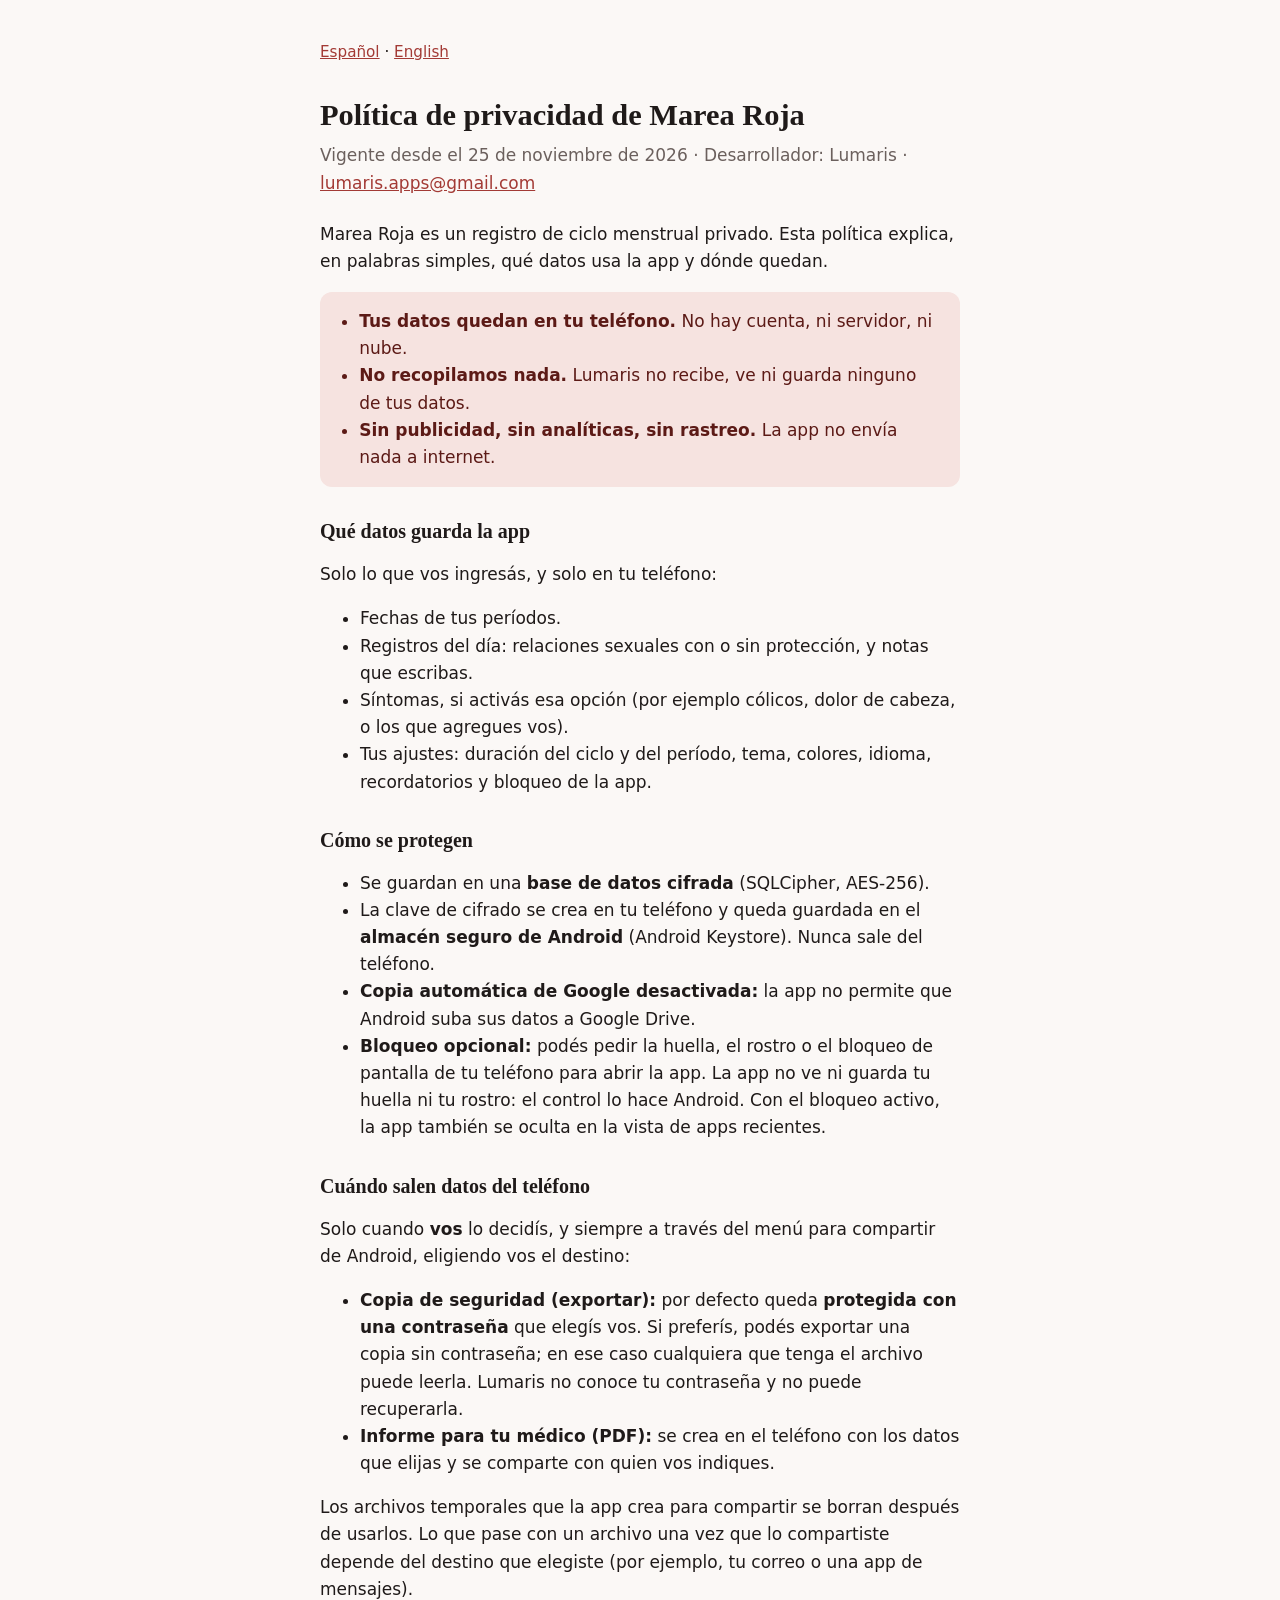
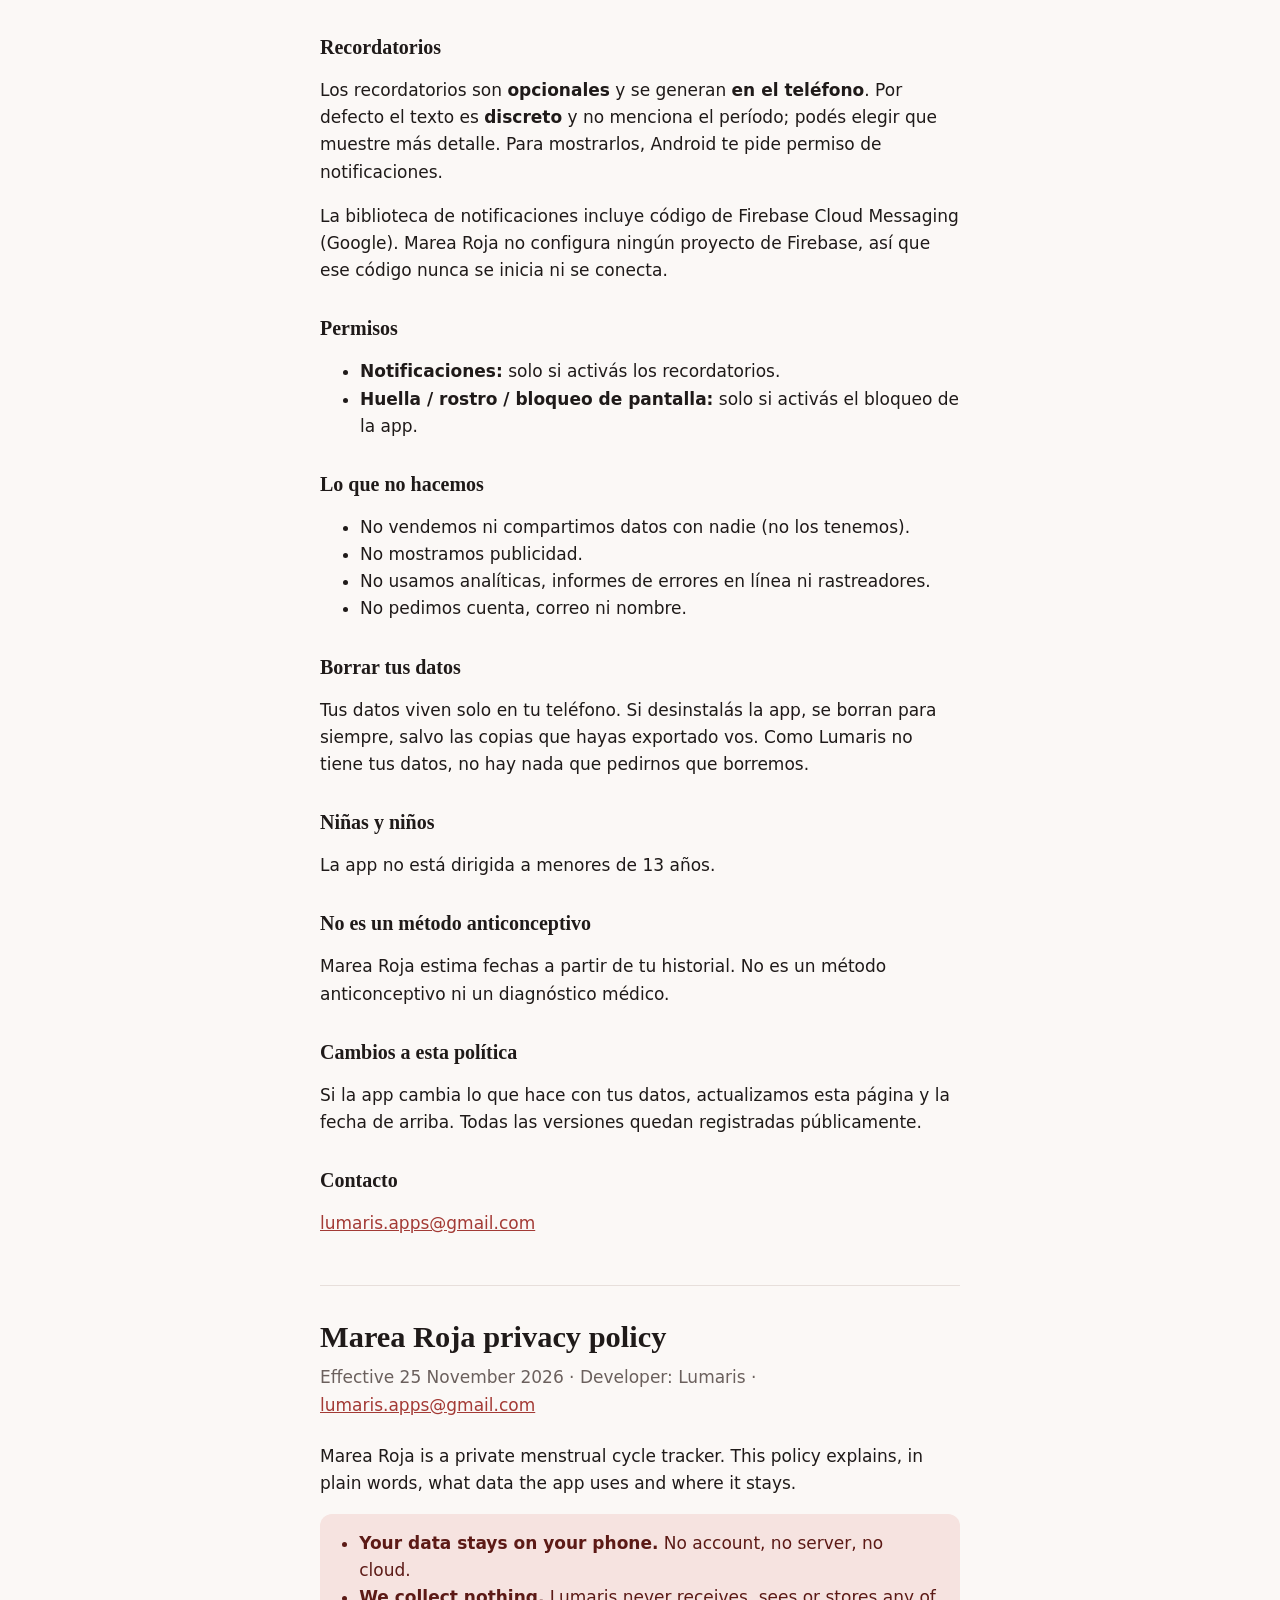
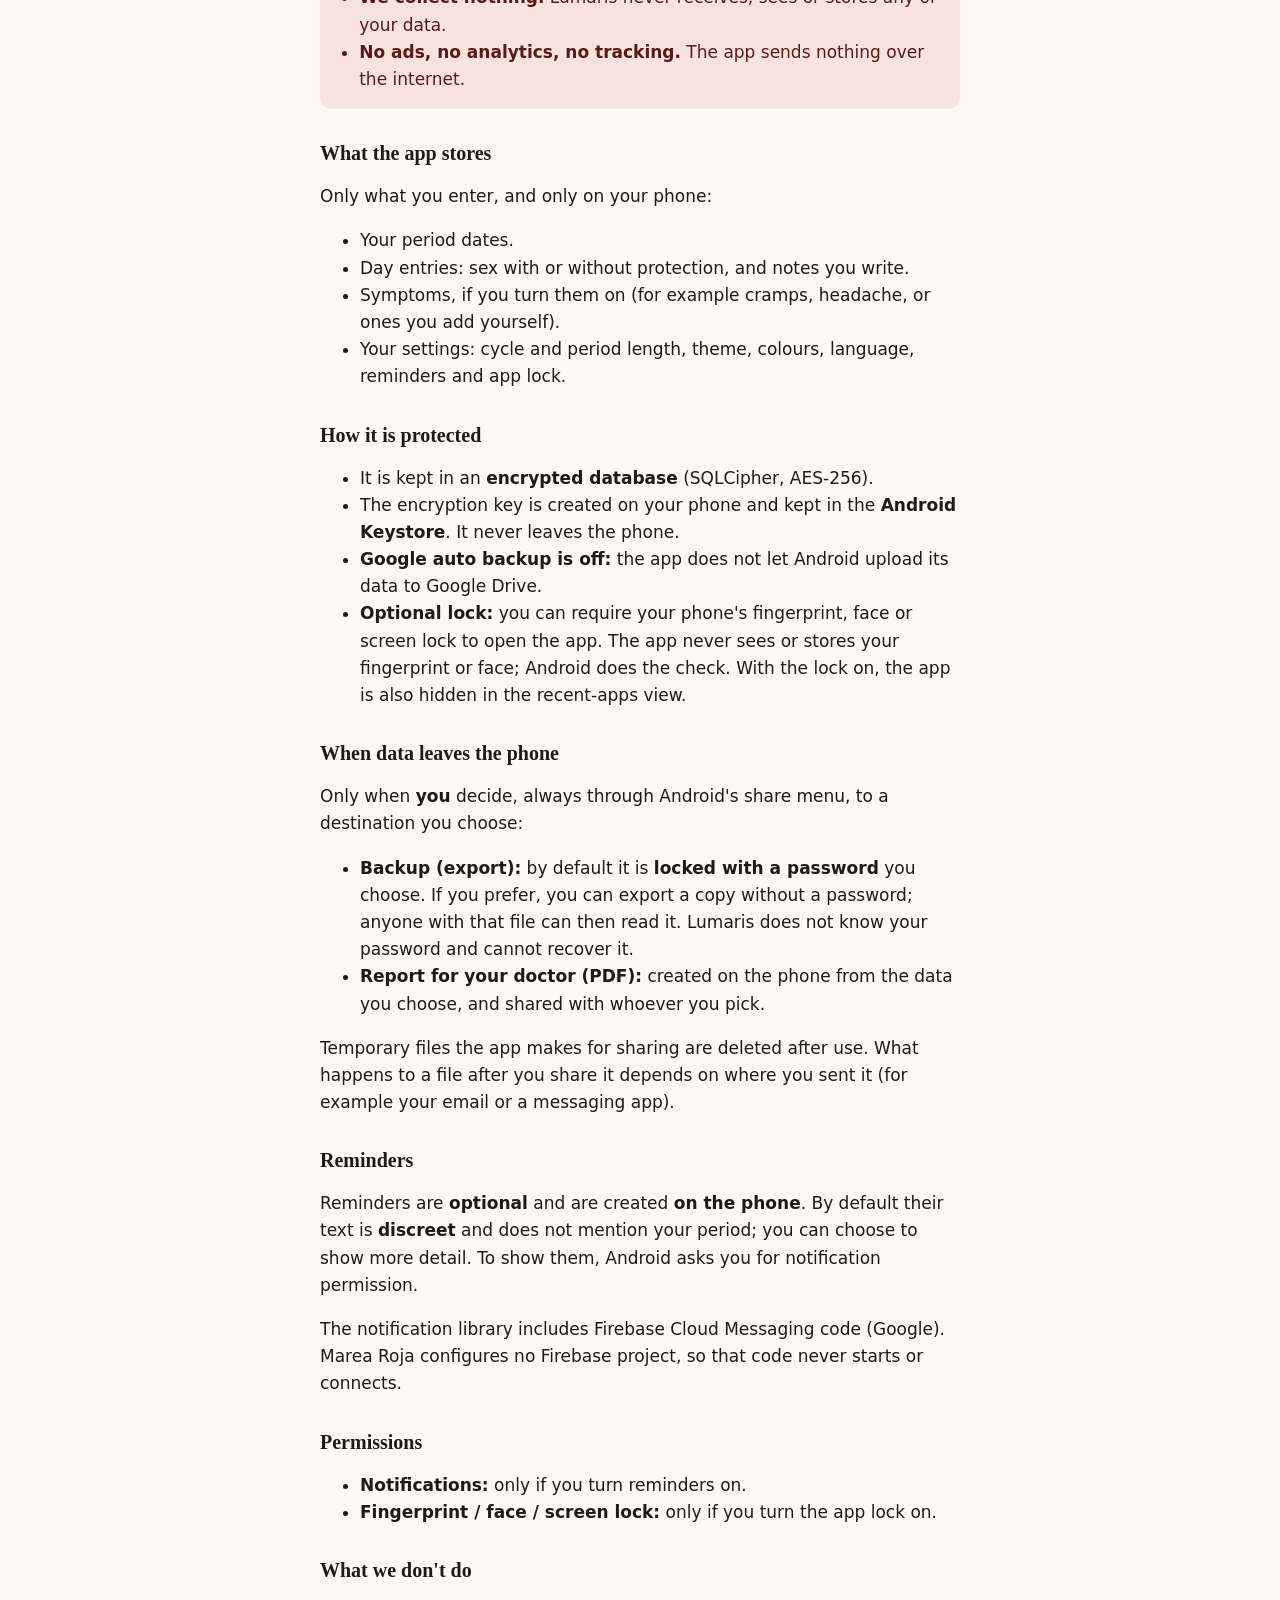
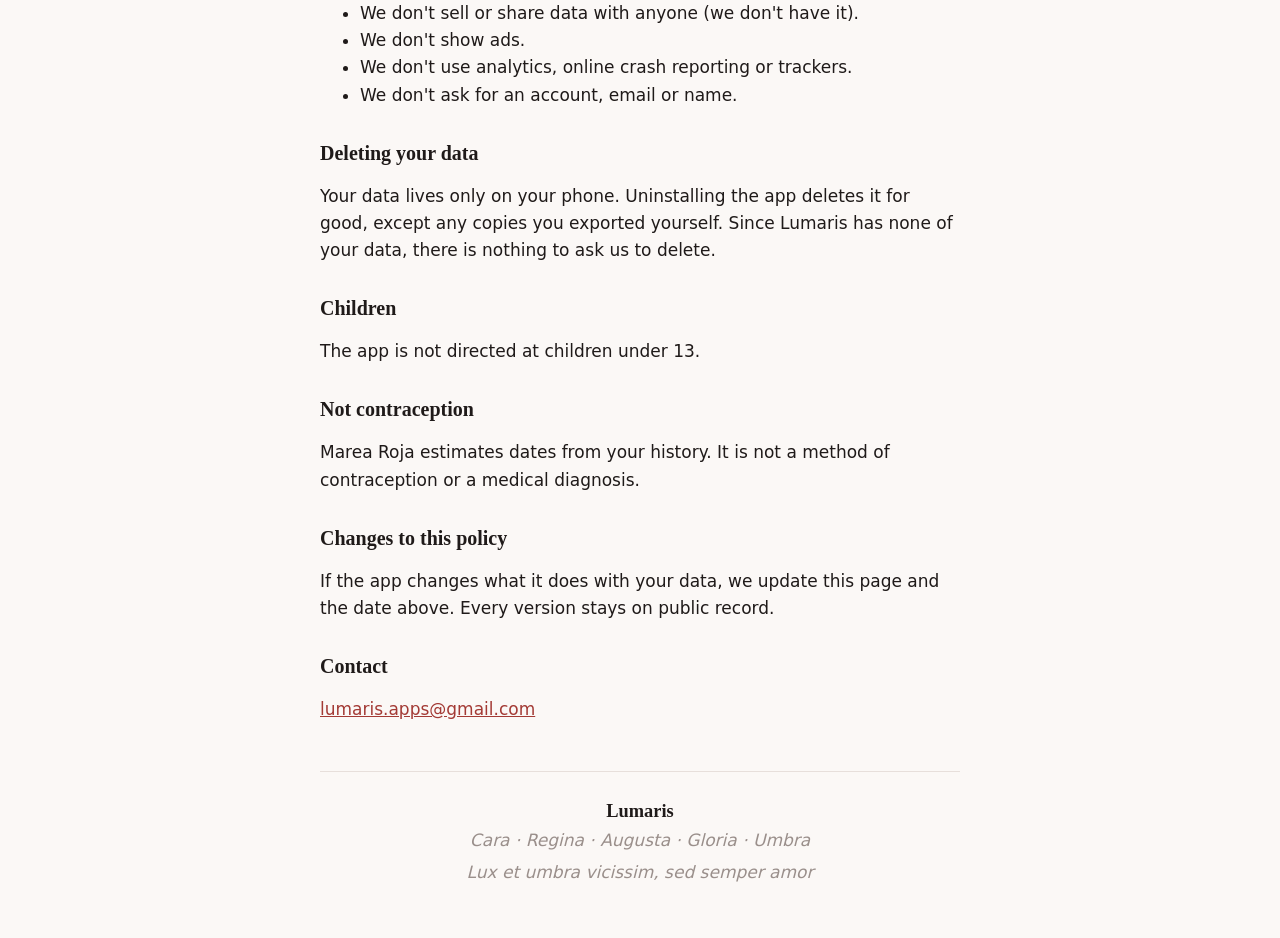
==== marea/index.html @ 1c14c758 "Lumaris privacy policies: Marea Roja (es + en), HOST-01 Co-Authored-By: Claude Opus 5.5 <noreply@ant" ====
<!doctype html>
<html lang="es">
  <head>
    <meta charset="utf-8" />
    <meta name="viewport" content="width=device-width, initial-scale=1" />
    <title>Marea Roja — Política de privacidad / Privacy policy</title>
    <link rel="stylesheet" href="../style.css" />
  </head>
  <body>
    <main>
      <p class="languages">
        <a href="#es" hreflang="es">Español</a> · <a href="#en" hreflang="en">English</a>
      </p>

      <section id="es" lang="es">
        <h1>Política de privacidad de Marea Roja</h1>
        <p class="meta">
          Vigente desde el 25 de noviembre de 2026 · Desarrollador: Lumaris ·
          <a href="mailto:lumaris.apps@gmail.com">lumaris.apps@gmail.com</a>
        </p>
        <p>
          Marea Roja es un registro de ciclo menstrual privado. Esta política explica, en palabras
          simples, qué datos usa la app y dónde quedan.
        </p>

        <div class="summary">
          <ul>
            <li><strong>Tus datos quedan en tu teléfono.</strong> No hay cuenta, ni servidor, ni nube.</li>
            <li><strong>No recopilamos nada.</strong> Lumaris no recibe, ve ni guarda ninguno de tus datos.</li>
            <li><strong>Sin publicidad, sin analíticas, sin rastreo.</strong> La app no envía nada a internet.</li>
          </ul>
        </div>

        <h2>Qué datos guarda la app</h2>
        <p>Solo lo que vos ingresás, y solo en tu teléfono:</p>
        <ul>
          <li>Fechas de tus períodos.</li>
          <li>Registros del día: relaciones sexuales con o sin protección, y notas que escribas.</li>
          <li>Síntomas, si activás esa opción (por ejemplo cólicos, dolor de cabeza, o los que agregues vos).</li>
          <li>Tus ajustes: duración del ciclo y del período, tema, colores, idioma, recordatorios y bloqueo de la app.</li>
        </ul>

        <h2>Cómo se protegen</h2>
        <ul>
          <li>Se guardan en una <strong>base de datos cifrada</strong> (SQLCipher, AES-256).</li>
          <li>
            La clave de cifrado se crea en tu teléfono y queda guardada en el
            <strong>almacén seguro de Android</strong> (Android Keystore). Nunca sale del teléfono.
          </li>
          <li>
            <strong>Copia automática de Google desactivada:</strong> la app no permite que Android
            suba sus datos a Google Drive.
          </li>
          <li>
            <strong>Bloqueo opcional:</strong> podés pedir la huella, el rostro o el bloqueo de
            pantalla de tu teléfono para abrir la app. La app no ve ni guarda tu huella ni tu
            rostro: el control lo hace Android. Con el bloqueo activo, la app también se oculta en
            la vista de apps recientes.
          </li>
        </ul>

        <h2>Cuándo salen datos del teléfono</h2>
        <p>
          Solo cuando <strong>vos</strong> lo decidís, y siempre a través del menú para compartir
          de Android, eligiendo vos el destino:
        </p>
        <ul>
          <li>
            <strong>Copia de seguridad (exportar):</strong> por defecto queda
            <strong>protegida con una contraseña</strong> que elegís vos. Si preferís, podés
            exportar una copia sin contraseña; en ese caso cualquiera que tenga el archivo puede
            leerla. Lumaris no conoce tu contraseña y no puede recuperarla.
          </li>
          <li>
            <strong>Informe para tu médico (PDF):</strong> se crea en el teléfono con los datos que
            elijas y se comparte con quien vos indiques.
          </li>
        </ul>
        <p>
          Los archivos temporales que la app crea para compartir se borran después de usarlos. Lo
          que pase con un archivo una vez que lo compartiste depende del destino que elegiste (por
          ejemplo, tu correo o una app de mensajes).
        </p>

        <h2>Recordatorios</h2>
        <p>
          Los recordatorios son <strong>opcionales</strong> y se generan
          <strong>en el teléfono</strong>. Por defecto el texto es <strong>discreto</strong> y no
          menciona el período; podés elegir que muestre más detalle. Para mostrarlos, Android te
          pide permiso de notificaciones.
        </p>
        <p>
          La biblioteca de notificaciones incluye código de Firebase Cloud Messaging (Google).
          Marea Roja no configura ningún proyecto de Firebase, así que ese código nunca se inicia
          ni se conecta.
        </p>

        <h2>Permisos</h2>
        <ul>
          <li><strong>Notificaciones:</strong> solo si activás los recordatorios.</li>
          <li><strong>Huella / rostro / bloqueo de pantalla:</strong> solo si activás el bloqueo de la app.</li>
        </ul>

        <h2>Lo que no hacemos</h2>
        <ul>
          <li>No vendemos ni compartimos datos con nadie (no los tenemos).</li>
          <li>No mostramos publicidad.</li>
          <li>No usamos analíticas, informes de errores en línea ni rastreadores.</li>
          <li>No pedimos cuenta, correo ni nombre.</li>
        </ul>

        <h2>Borrar tus datos</h2>
        <p>
          Tus datos viven solo en tu teléfono. Si desinstalás la app, se borran para siempre, salvo
          las copias que hayas exportado vos. Como Lumaris no tiene tus datos, no hay nada que
          pedirnos que borremos.
        </p>

        <h2>Niñas y niños</h2>
        <p>La app no está dirigida a menores de 13 años.</p>

        <h2>No es un método anticonceptivo</h2>
        <p>
          Marea Roja estima fechas a partir de tu historial. No es un método anticonceptivo ni un
          diagnóstico médico.
        </p>

        <h2>Cambios a esta política</h2>
        <p>
          Si la app cambia lo que hace con tus datos, actualizamos esta página y la fecha de
          arriba. Todas las versiones quedan registradas públicamente.
        </p>

        <h2>Contacto</h2>
        <p><a href="mailto:lumaris.apps@gmail.com">lumaris.apps@gmail.com</a></p>
      </section>

      <section id="en" lang="en">
        <h1>Marea Roja privacy policy</h1>
        <p class="meta">
          Effective 25 November 2026 · Developer: Lumaris ·
          <a href="mailto:lumaris.apps@gmail.com">lumaris.apps@gmail.com</a>
        </p>
        <p>
          Marea Roja is a private menstrual cycle tracker. This policy explains, in plain words,
          what data the app uses and where it stays.
        </p>

        <div class="summary">
          <ul>
            <li><strong>Your data stays on your phone.</strong> No account, no server, no cloud.</li>
            <li><strong>We collect nothing.</strong> Lumaris never receives, sees or stores any of your data.</li>
            <li><strong>No ads, no analytics, no tracking.</strong> The app sends nothing over the internet.</li>
          </ul>
        </div>

        <h2>What the app stores</h2>
        <p>Only what you enter, and only on your phone:</p>
        <ul>
          <li>Your period dates.</li>
          <li>Day entries: sex with or without protection, and notes you write.</li>
          <li>Symptoms, if you turn them on (for example cramps, headache, or ones you add yourself).</li>
          <li>Your settings: cycle and period length, theme, colours, language, reminders and app lock.</li>
        </ul>

        <h2>How it is protected</h2>
        <ul>
          <li>It is kept in an <strong>encrypted database</strong> (SQLCipher, AES-256).</li>
          <li>
            The encryption key is created on your phone and kept in the
            <strong>Android Keystore</strong>. It never leaves the phone.
          </li>
          <li>
            <strong>Google auto backup is off:</strong> the app does not let Android upload its
            data to Google Drive.
          </li>
          <li>
            <strong>Optional lock:</strong> you can require your phone's fingerprint, face or
            screen lock to open the app. The app never sees or stores your fingerprint or face;
            Android does the check. With the lock on, the app is also hidden in the recent-apps
            view.
          </li>
        </ul>

        <h2>When data leaves the phone</h2>
        <p>
          Only when <strong>you</strong> decide, always through Android's share menu, to a
          destination you choose:
        </p>
        <ul>
          <li>
            <strong>Backup (export):</strong> by default it is
            <strong>locked with a password</strong> you choose. If you prefer, you can export a
            copy without a password; anyone with that file can then read it. Lumaris does not know
            your password and cannot recover it.
          </li>
          <li>
            <strong>Report for your doctor (PDF):</strong> created on the phone from the data you
            choose, and shared with whoever you pick.
          </li>
        </ul>
        <p>
          Temporary files the app makes for sharing are deleted after use. What happens to a file
          after you share it depends on where you sent it (for example your email or a messaging
          app).
        </p>

        <h2>Reminders</h2>
        <p>
          Reminders are <strong>optional</strong> and are created <strong>on the phone</strong>. By
          default their text is <strong>discreet</strong> and does not mention your period; you
          can choose to show more detail. To show them, Android asks you for notification
          permission.
        </p>
        <p>
          The notification library includes Firebase Cloud Messaging code (Google). Marea Roja
          configures no Firebase project, so that code never starts or connects.
        </p>

        <h2>Permissions</h2>
        <ul>
          <li><strong>Notifications:</strong> only if you turn reminders on.</li>
          <li><strong>Fingerprint / face / screen lock:</strong> only if you turn the app lock on.</li>
        </ul>

        <h2>What we don't do</h2>
        <ul>
          <li>We don't sell or share data with anyone (we don't have it).</li>
          <li>We don't show ads.</li>
          <li>We don't use analytics, online crash reporting or trackers.</li>
          <li>We don't ask for an account, email or name.</li>
        </ul>

        <h2>Deleting your data</h2>
        <p>
          Your data lives only on your phone. Uninstalling the app deletes it for good, except any
          copies you exported yourself. Since Lumaris has none of your data, there is nothing to
          ask us to delete.
        </p>

        <h2>Children</h2>
        <p>The app is not directed at children under 13.</p>

        <h2>Not contraception</h2>
        <p>
          Marea Roja estimates dates from your history. It is not a method of contraception or a
          medical diagnosis.
        </p>

        <h2>Changes to this policy</h2>
        <p>
          If the app changes what it does with your data, we update this page and the date above.
          Every version stays on public record.
        </p>

        <h2>Contact</h2>
        <p><a href="mailto:lumaris.apps@gmail.com">lumaris.apps@gmail.com</a></p>
      </section>

      <footer>
        <p class="house">Lumaris</p>
        <p><em>Cara · Regina · Augusta · Gloria · Umbra</em></p>
        <p><em>Lux et umbra vicissim, sed semper amor</em></p>
      </footer>
    </main>
  </body>
</html>
---- style.css ----
/* Marea's light and dark colours (marea-roja src/ui/theme/palettes.ts, "marea"). System fonts:
   the page makes no request to any other site. */
:root {
  --background: #fbf8f6;
  --surface: #ffffff;
  --text: #1f1a19;
  --text-secondary: #6b605d;
  --text-muted: #9a8f8b;
  --outline: #e7dfdb;
  --primary: #a33a35;
  --primary-soft: #f6e3e0;
  --on-primary-soft: #5c1a16;
  color-scheme: light dark;
}

@media (prefers-color-scheme: dark) {
  :root {
    --background: #141112;
    --surface: #1e1a1a;
    --text: #f3ecea;
    --text-secondary: #bdb1ad;
    --text-muted: #8a7f7c;
    --outline: #3a3331;
    --primary: #e8a49e;
    --primary-soft: #3a2423;
    --on-primary-soft: #f6d6d2;
  }
}

* {
  box-sizing: border-box;
}

body {
  margin: 0;
  background: var(--background);
  color: var(--text);
  font: 17px/1.6 system-ui, -apple-system, 'Segoe UI', Roboto, sans-serif;
}

main {
  max-width: 42rem;
  margin: 0 auto;
  padding: 2.5rem 1rem 3rem;
}

h1,
h2,
.house {
  font-family: Georgia, 'Times New Roman', serif;
  font-weight: 600;
  line-height: 1.25;
}

h1 {
  font-size: 1.9rem;
  margin: 0 0 0.5rem;
}

h2 {
  font-size: 1.25rem;
  margin: 2rem 0 0.5rem;
}

a {
  color: var(--primary);
}

.meta {
  color: var(--text-secondary);
  margin: 0 0 1.5rem;
}

.languages {
  margin: 0 0 2rem;
  font-size: 0.95rem;
}

.summary {
  background: var(--primary-soft);
  color: var(--on-primary-soft);
  border-radius: 12px;
  padding: 1rem 1.25rem;
}

.summary ul {
  margin: 0;
  padding-left: 1.2rem;
}

section + section {
  border-top: 1px solid var(--outline);
  margin-top: 3rem;
  padding-top: 2rem;
}

.apps {
  list-style: none;
  padding: 0;
}

.apps li {
  background: var(--surface);
  border: 1px solid var(--outline);
  border-radius: 12px;
  padding: 1rem 1.25rem;
}

footer {
  border-top: 1px solid var(--outline);
  margin-top: 3rem;
  padding-top: 1.5rem;
  text-align: center;
  color: var(--text-muted);
}

footer p {
  margin: 0.25rem 0;
}

.house {
  color: var(--text);
  font-size: 1.15rem;
}
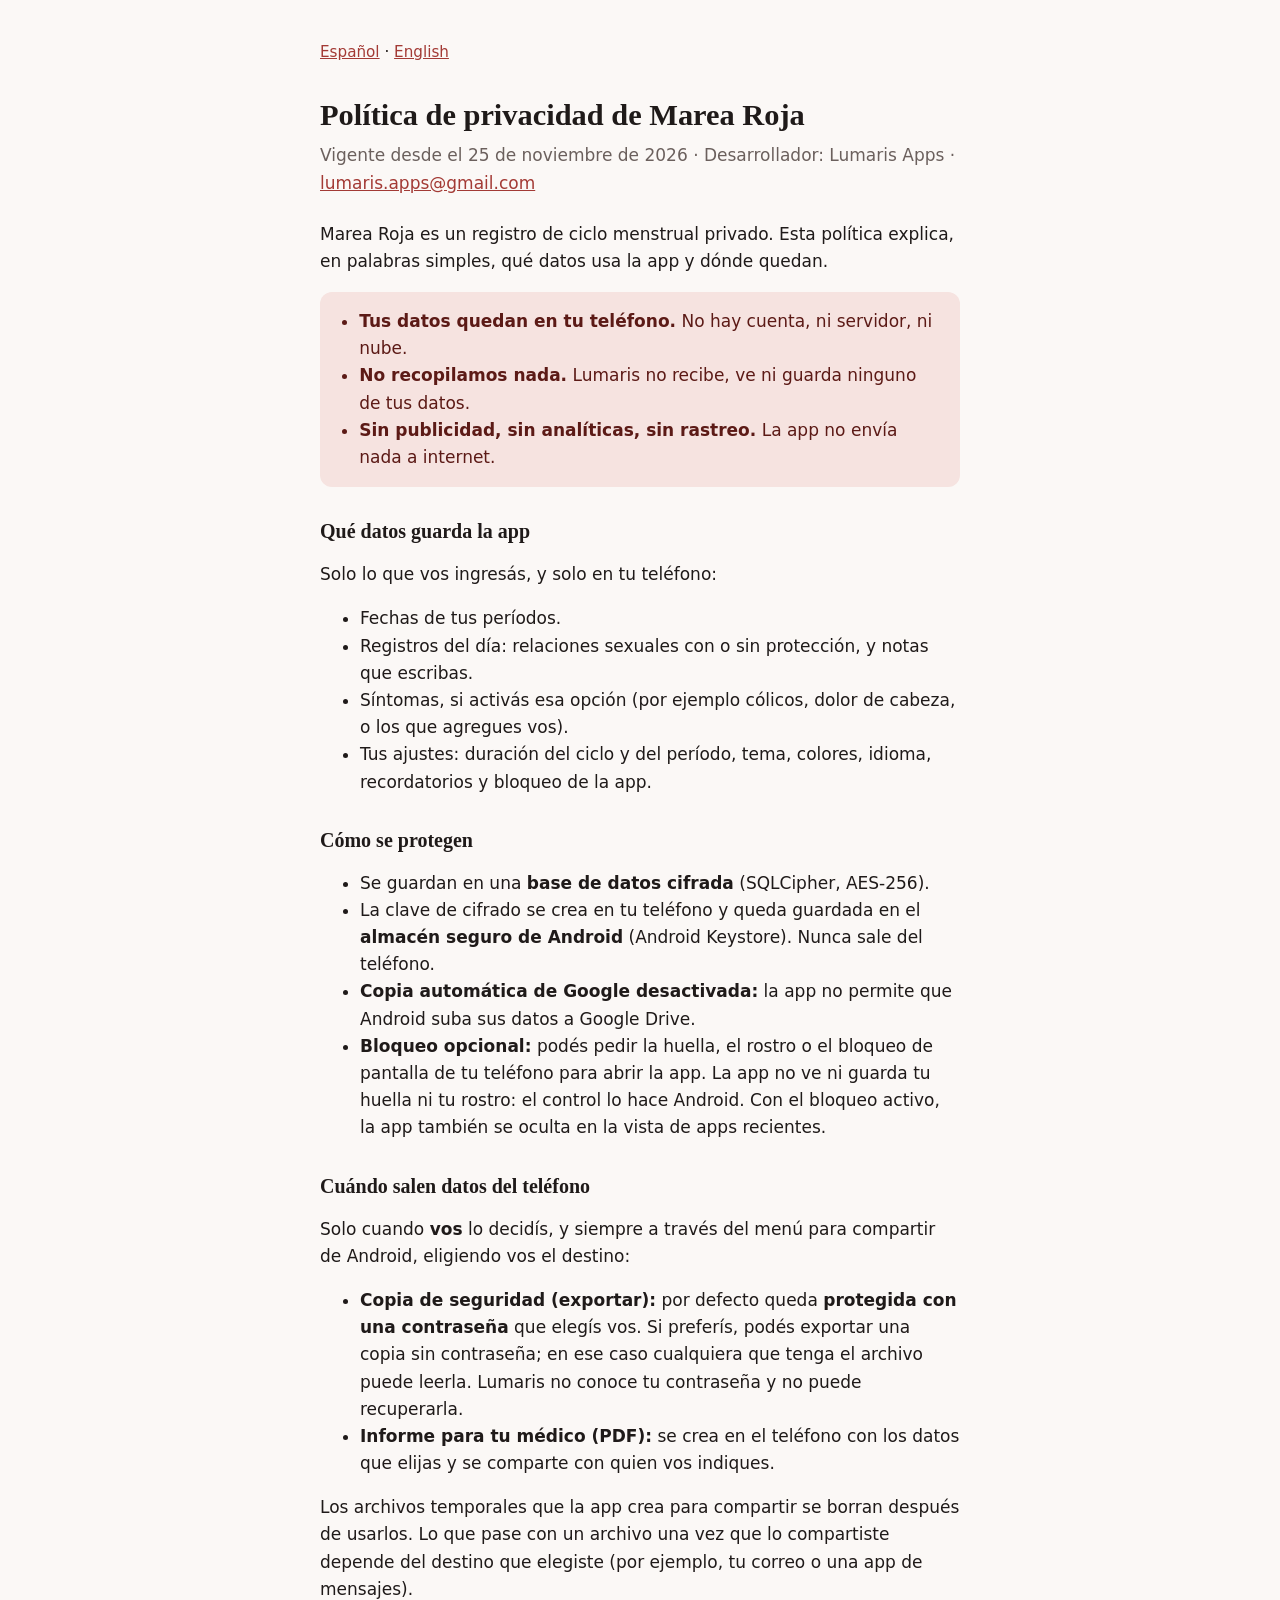
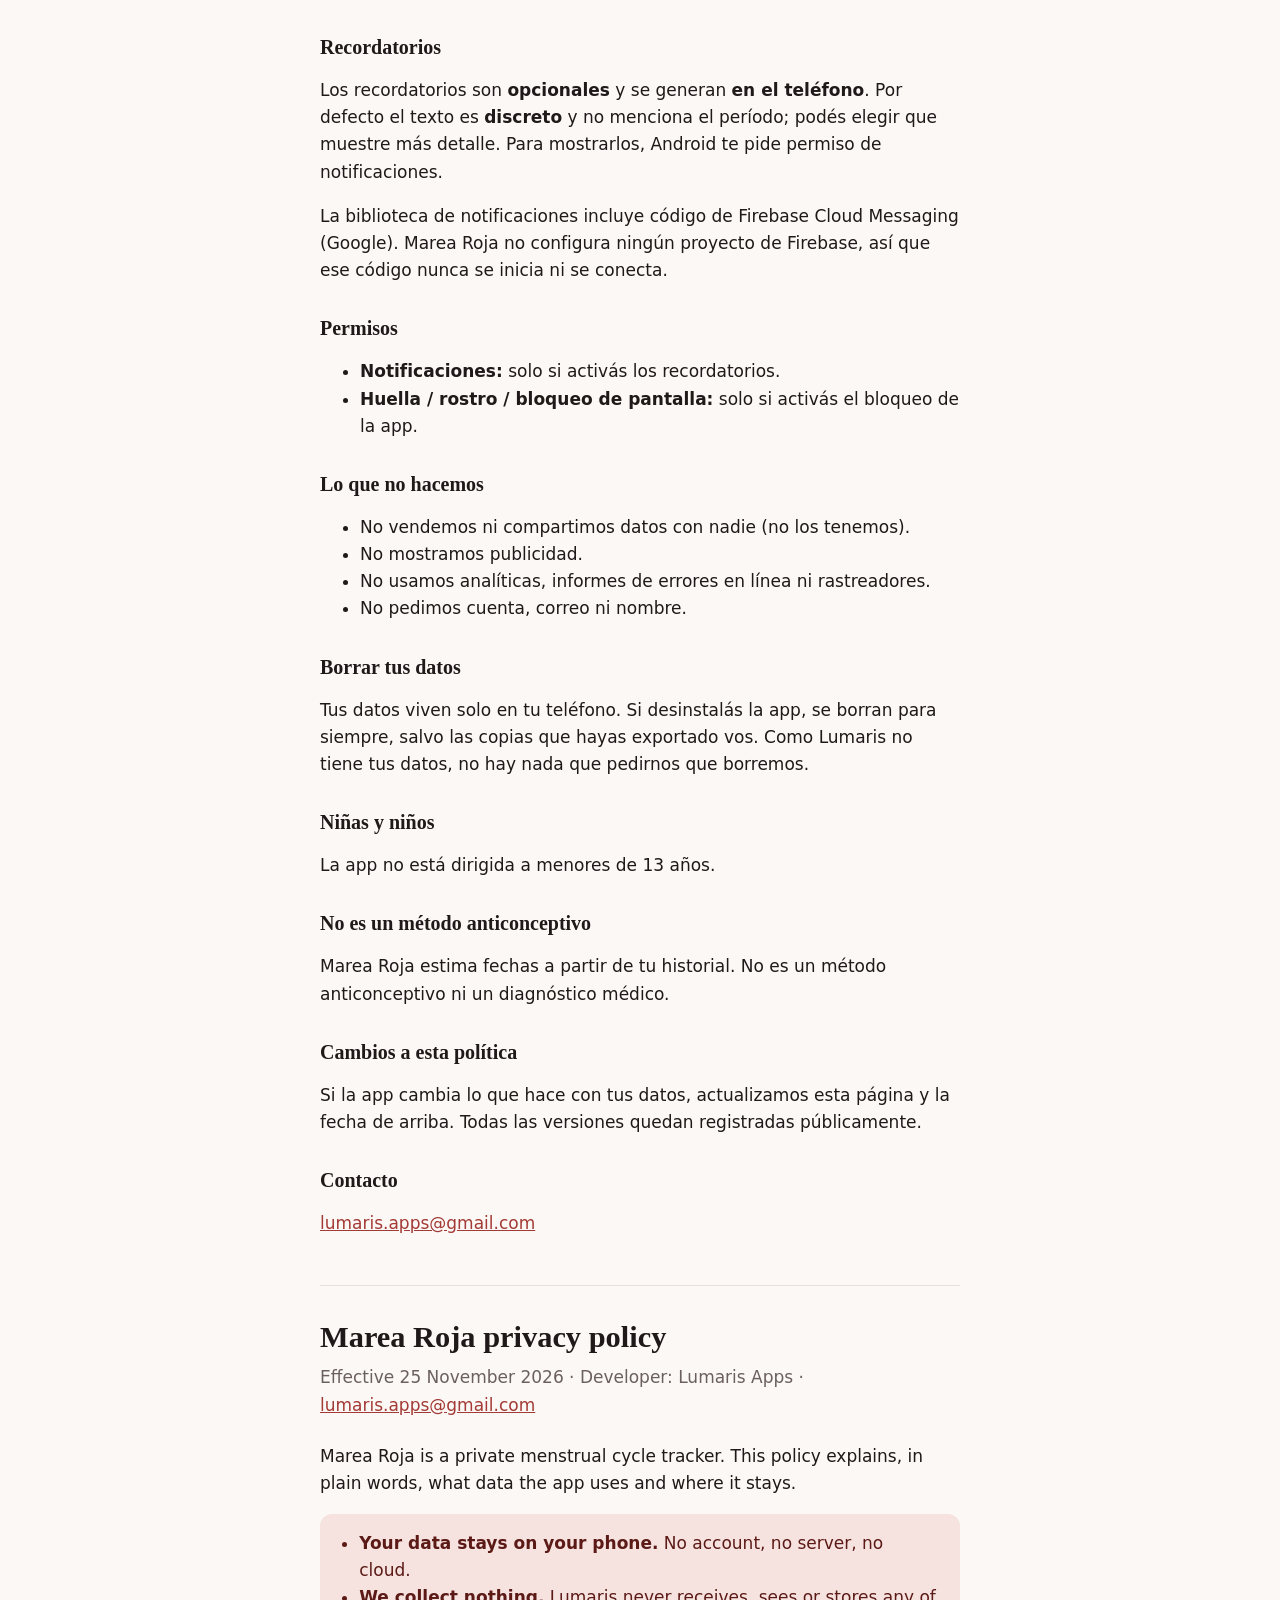
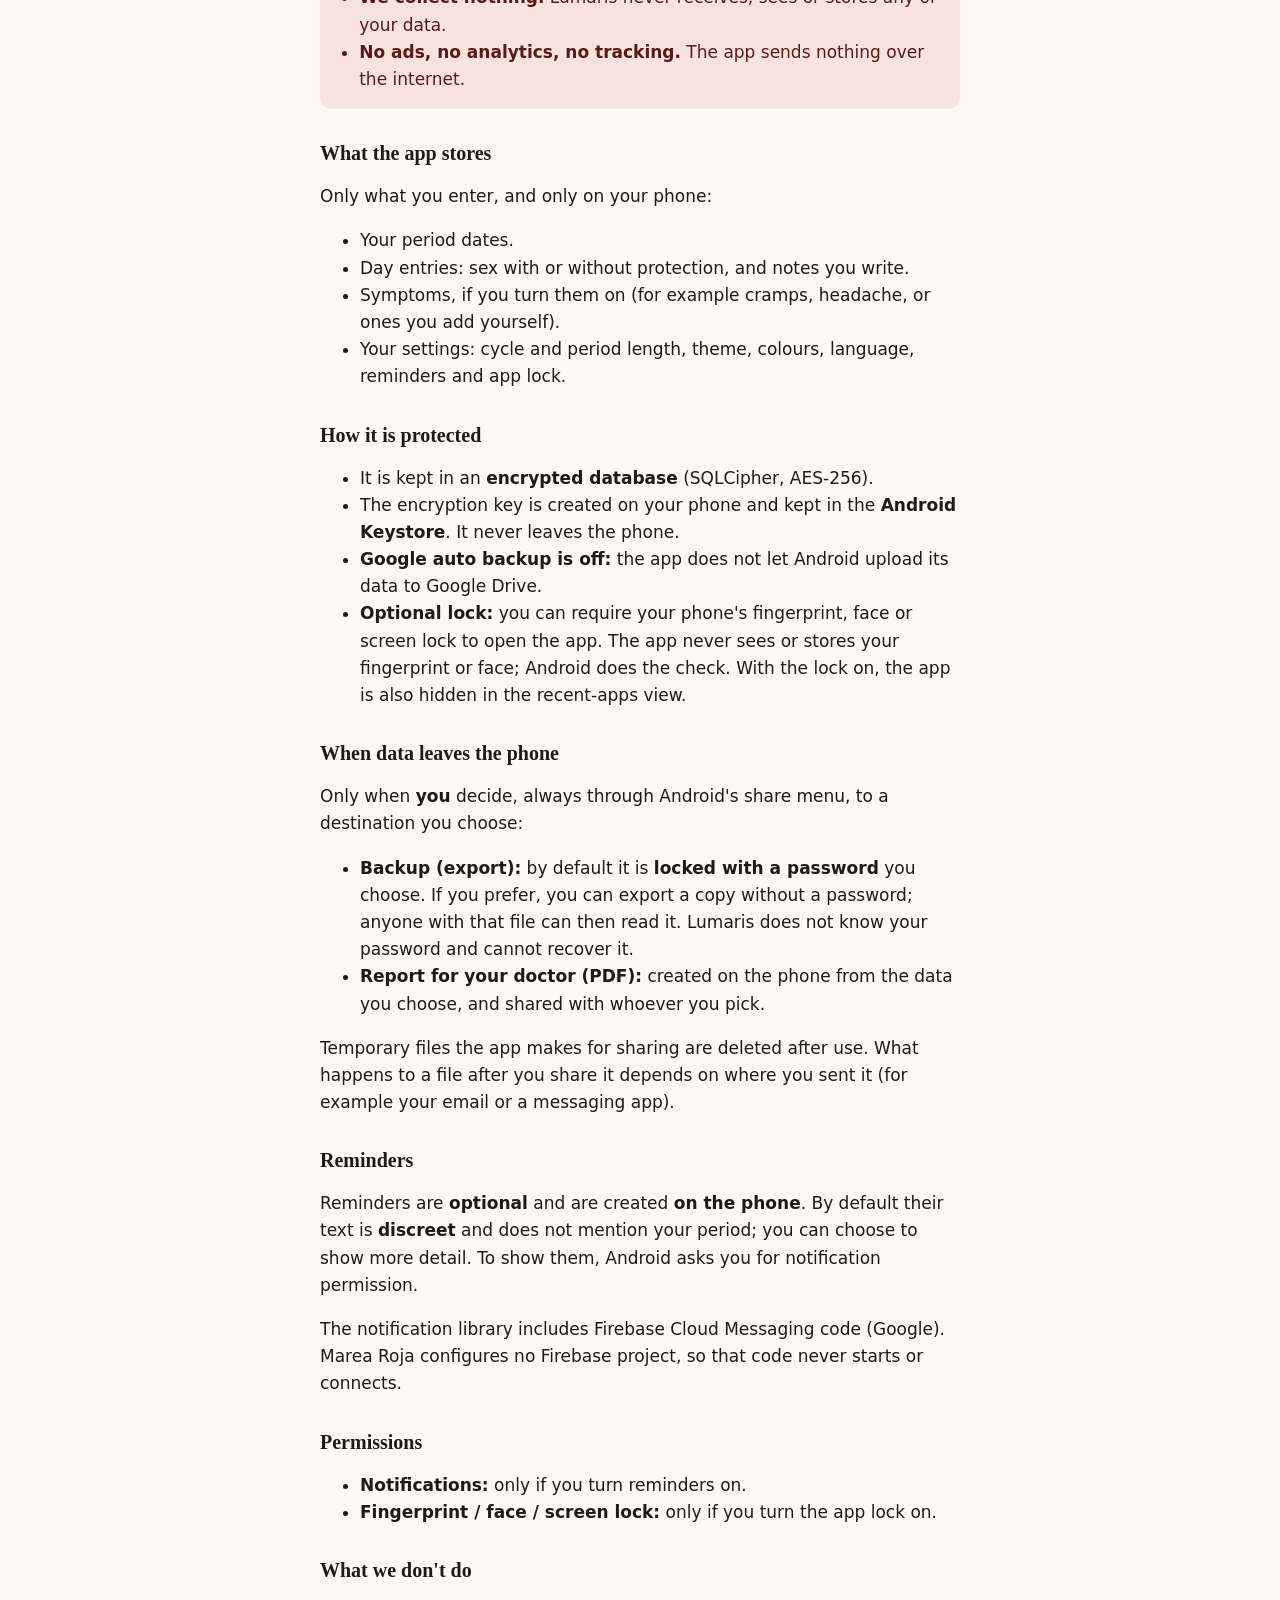
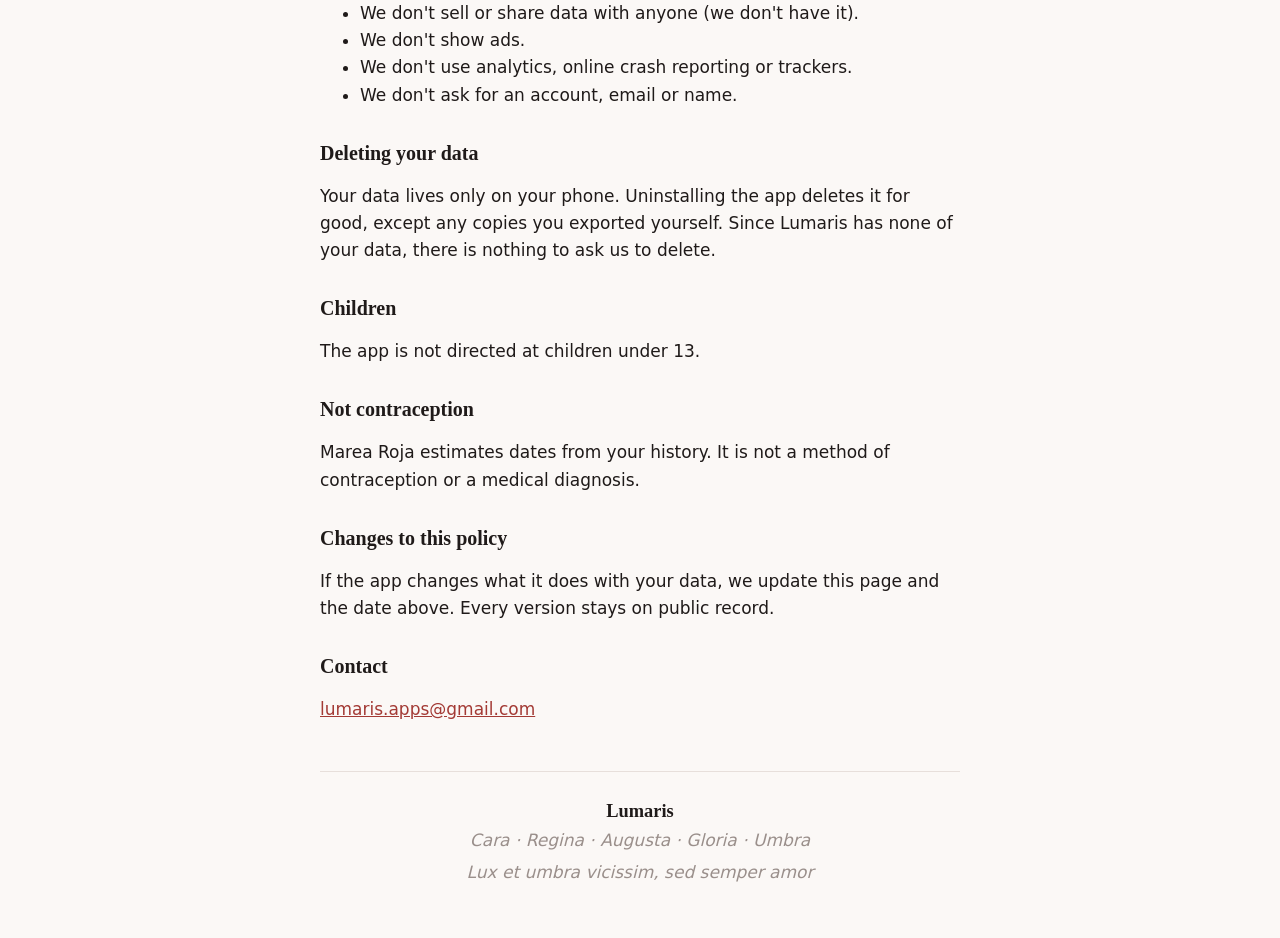
==== commit db688393: "Marea policy: developer name Lumaris Apps (as on Play) Co-Authored-By: Claude Opus 5.5 <noreply@anth" ====
--- a/marea/index.html
+++ b/marea/index.html
@@ -15,7 +15,7 @@
       <section id="es" lang="es">
         <h1>Política de privacidad de Marea Roja</h1>
         <p class="meta">
-          Vigente desde el 25 de noviembre de 2026 · Desarrollador: Lumaris ·
+          Vigente desde el 25 de noviembre de 2026 · Desarrollador: Lumaris Apps ·
           <a href="mailto:lumaris.apps@gmail.com">lumaris.apps@gmail.com</a>
         </p>
         <p>
@@ -138,7 +138,7 @@
       <section id="en" lang="en">
         <h1>Marea Roja privacy policy</h1>
         <p class="meta">
-          Effective 25 November 2026 · Developer: Lumaris ·
+          Effective 25 November 2026 · Developer: Lumaris Apps ·
           <a href="mailto:lumaris.apps@gmail.com">lumaris.apps@gmail.com</a>
         </p>
         <p>
